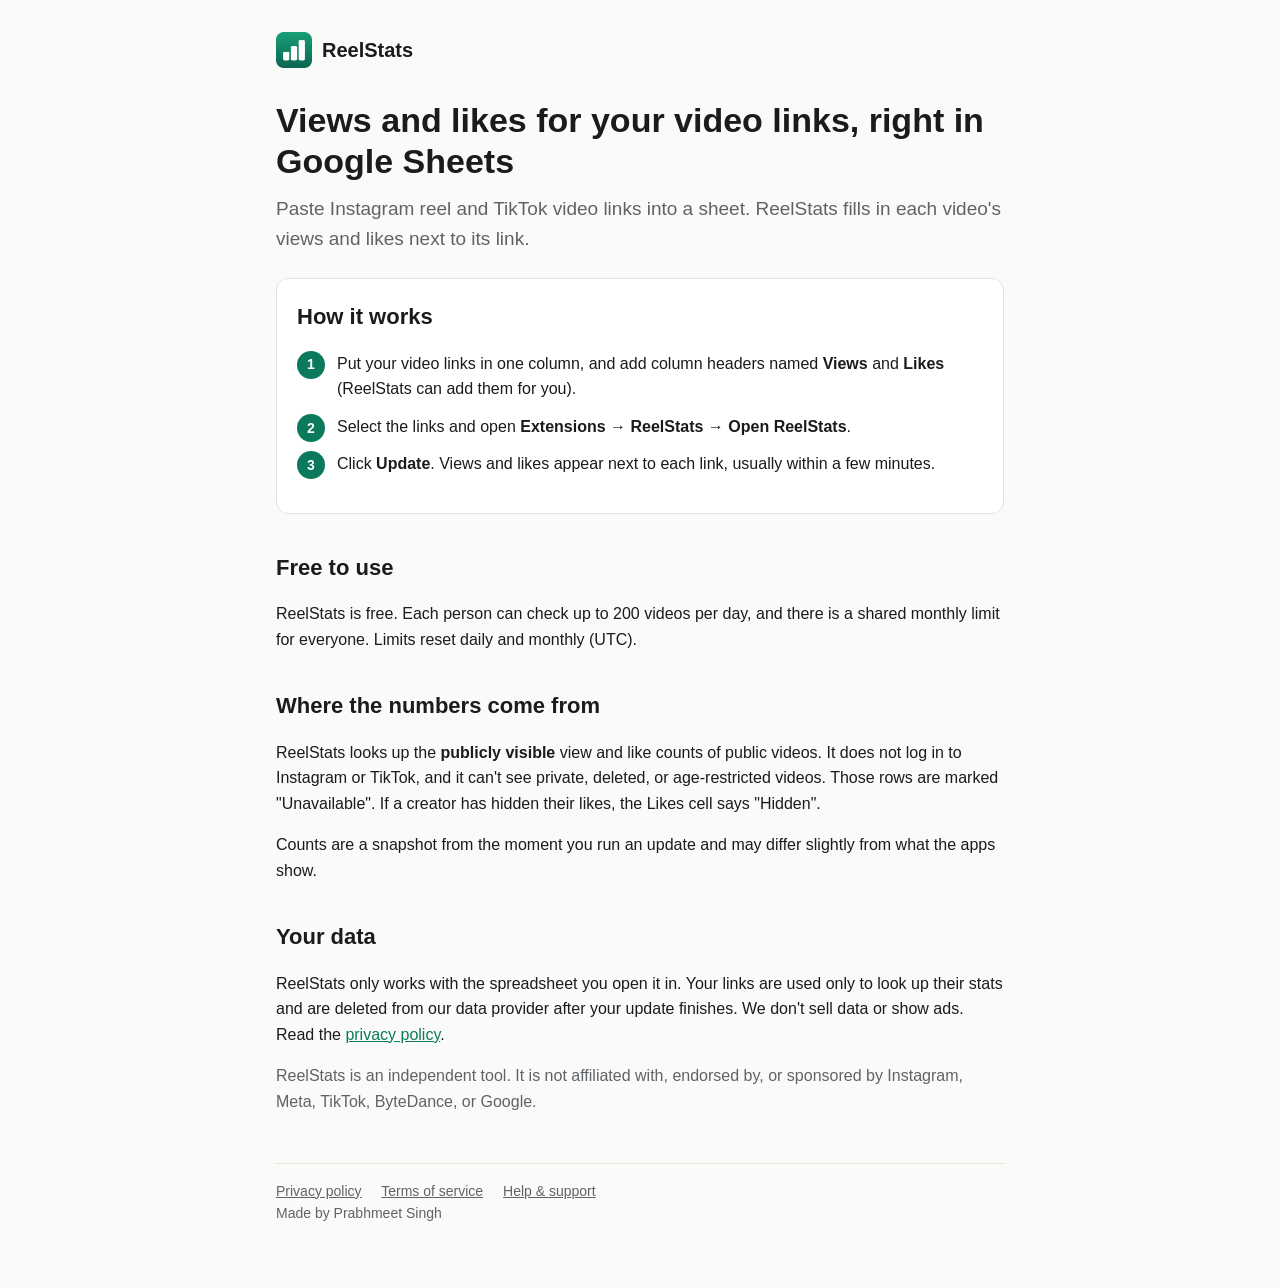
==== index.html @ 13be8743 "ReelStats website pages" ====
<!doctype html>
<html lang="en">
<head>
  <meta charset="utf-8">
  <meta name="viewport" content="width=device-width, initial-scale=1">
  <title>ReelStats</title>
  <meta name="description" content="Fill in views and likes for Instagram reels and TikTok videos in Google Sheets.">
  <link rel="icon" href="/icon-128.png">
  <link rel="stylesheet" href="/style.css">
</head>
<body>
  <main>
    <header class="site"><img src="/icon-128.png" alt=""><a href="/">ReelStats</a></header>

    <h1>Views and likes for your video links, right in Google Sheets</h1>
    <p class="lead">Paste Instagram reel and TikTok video links into a sheet. ReelStats fills in each video's views and likes next to its link.</p>

    <div class="card">
      <h2 style="margin-top:0">How it works</h2>
      <ol class="steps">
        <li>Put your video links in one column, and add column headers named <b>Views</b> and <b>Likes</b> (ReelStats can add them for you).</li>
        <li>Select the links and open <b>Extensions → ReelStats → Open ReelStats</b>.</li>
        <li>Click <b>Update</b>. Views and likes appear next to each link, usually within a few minutes.</li>
      </ol>
    </div>

    <h2>Free to use</h2>
    <p>ReelStats is free. Each person can check up to 200 videos per day, and there is a shared monthly limit for everyone. Limits reset daily and monthly (UTC).</p>

    <h2>Where the numbers come from</h2>
    <p>ReelStats looks up the <b>publicly visible</b> view and like counts of public videos. It does not log in to Instagram or TikTok, and it can't see private, deleted, or age-restricted videos. Those rows are marked "Unavailable". If a creator has hidden their likes, the Likes cell says "Hidden".</p>
    <p>Counts are a snapshot from the moment you run an update and may differ slightly from what the apps show.</p>

    <h2>Your data</h2>
    <p>ReelStats only works with the spreadsheet you open it in. Your links are used only to look up their stats and are deleted from our data provider after your update finishes. We don't sell data or show ads. Read the <a href="/privacy">privacy policy</a>.</p>

    <p class="muted">ReelStats is an independent tool. It is not affiliated with, endorsed by, or sponsored by Instagram, Meta, TikTok, ByteDance, or Google.</p>

    <footer class="site">
      <a href="/privacy">Privacy policy</a>
      <a href="/terms">Terms of service</a>
      <a href="/support">Help &amp; support</a>
      <div>Made by Prabhmeet Singh</div>
    </footer>
  </main>
</body>
</html>
---- style.css ----
:root {
  --bg: #fafaf8;
  --card: #ffffff;
  --text: #1b1b1b;
  --muted: #5f6368;
  --border: #e3e3df;
  --accent: #0b7a5c;
  --accent-text: #ffffff;
}
@media (prefers-color-scheme: dark) {
  :root {
    --bg: #121413;
    --card: #1b1e1d;
    --text: #ececec;
    --muted: #a3a8a6;
    --border: #2c302e;
    --accent: #37c49b;
    --accent-text: #0b1512;
  }
}
* { box-sizing: border-box; }
body {
  margin: 0;
  background: var(--bg);
  color: var(--text);
  font: 16px/1.6 -apple-system, BlinkMacSystemFont, "Segoe UI", Roboto, sans-serif;
}
main { max-width: 760px; margin: 0 auto; padding: 32px 16px 64px; }
header.site { display: flex; align-items: center; gap: 10px; margin-bottom: 32px; }
header.site img { width: 36px; height: 36px; }
header.site a { color: inherit; text-decoration: none; font-weight: 700; font-size: 20px; }
h1 { font-size: 34px; line-height: 1.2; margin: 0 0 12px; }
h2 { font-size: 22px; margin: 36px 0 8px; }
h3 { font-size: 17px; margin: 24px 0 4px; }
p, li { color: var(--text); }
.lead { font-size: 19px; color: var(--muted); margin: 0 0 24px; }
.muted { color: var(--muted); }
a { color: var(--accent); }
.card {
  background: var(--card);
  border: 1px solid var(--border);
  border-radius: 12px;
  padding: 20px;
  margin: 16px 0;
}
.steps { counter-reset: step; list-style: none; padding: 0; }
.steps li { counter-increment: step; position: relative; padding-left: 40px; margin: 12px 0; }
.steps li::before {
  content: counter(step);
  position: absolute; left: 0; top: 0;
  width: 28px; height: 28px; border-radius: 50%;
  background: var(--accent); color: var(--accent-text);
  display: grid; place-items: center; font-weight: 700; font-size: 14px;
}
.button {
  display: inline-block;
  background: var(--accent); color: var(--accent-text);
  padding: 10px 18px; border-radius: 8px;
  text-decoration: none; font-weight: 600;
}
footer.site {
  margin-top: 48px; padding-top: 16px;
  border-top: 1px solid var(--border);
  color: var(--muted); font-size: 14px;
}
footer.site a { color: var(--muted); margin-right: 16px; }
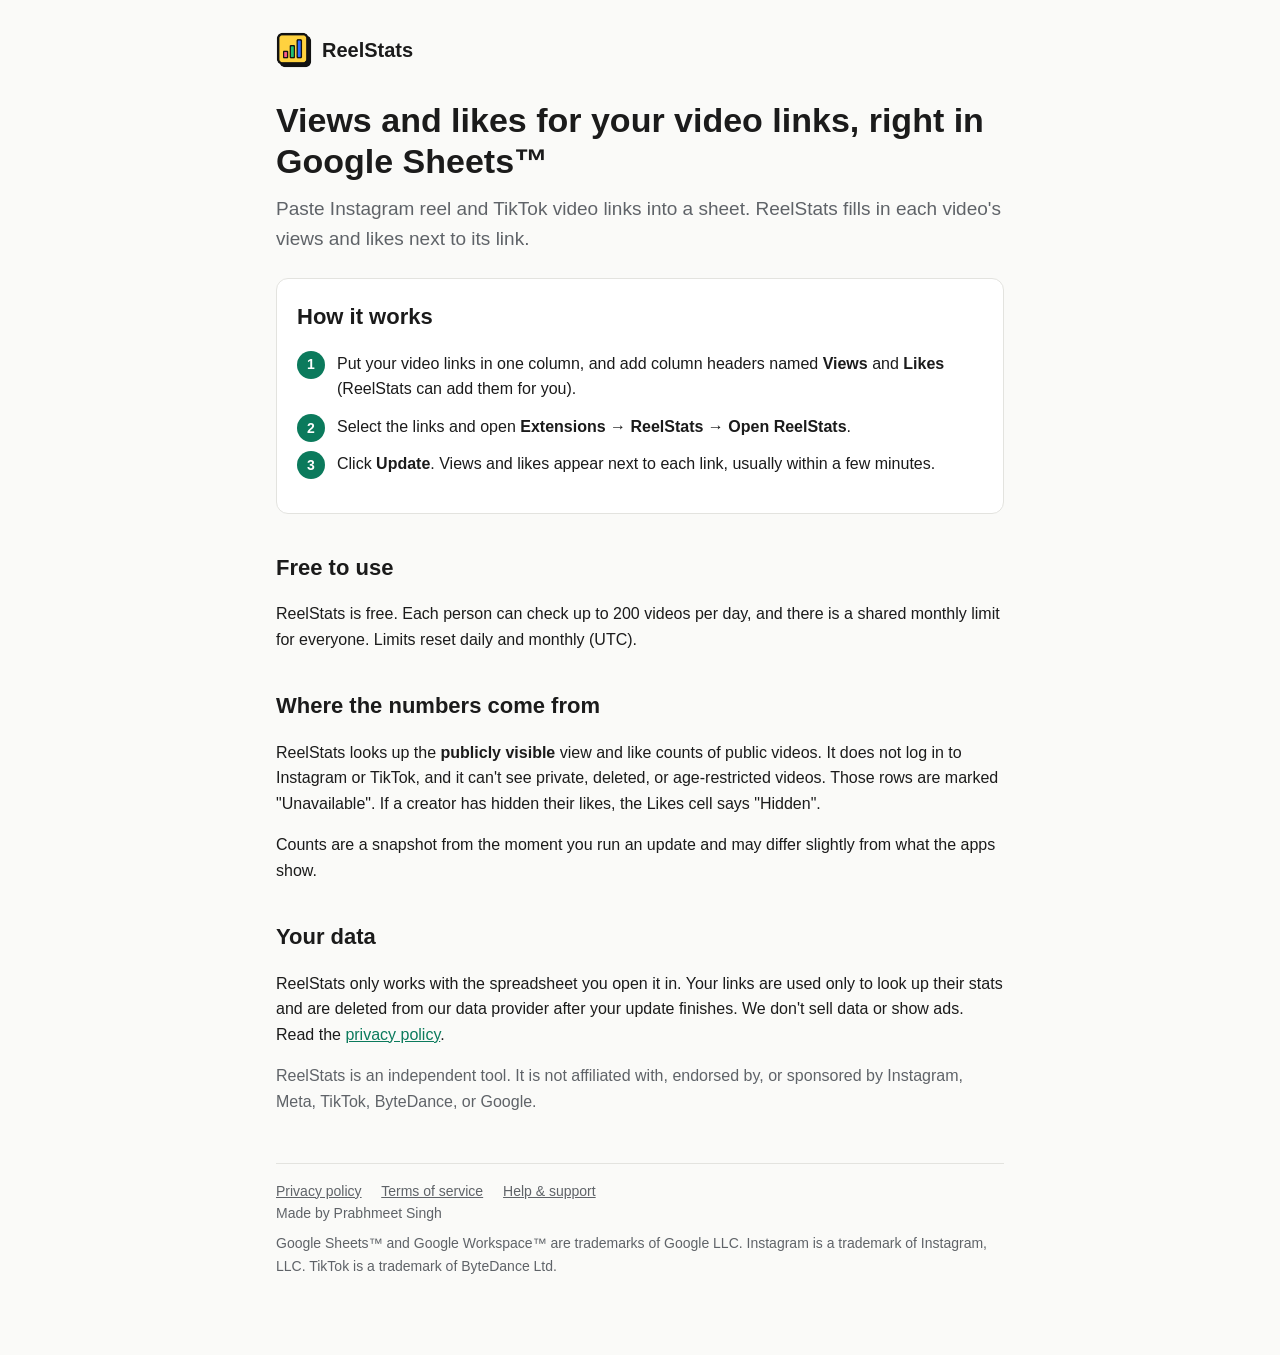
==== commit 71964e03: "Trademark attribution for Google, Instagram and TikTok" ====
--- a/index.html
+++ b/index.html
@@ -4,7 +4,7 @@
   <meta charset="utf-8">
   <meta name="viewport" content="width=device-width, initial-scale=1">
   <title>ReelStats</title>
-  <meta name="description" content="Fill in views and likes for Instagram reels and TikTok videos in Google Sheets.">
+  <meta name="description" content="Fill in views and likes for Instagram reels and TikTok videos in Google Sheets™.">
   <link rel="icon" href="/icon-128.png">
   <link rel="stylesheet" href="/style.css">
 </head>
@@ -12,7 +12,7 @@
   <main>
     <header class="site"><img src="/icon-128.png" alt=""><a href="/">ReelStats</a></header>
 
-    <h1>Views and likes for your video links, right in Google Sheets</h1>
+    <h1>Views and likes for your video links, right in Google Sheets™</h1>
     <p class="lead">Paste Instagram reel and TikTok video links into a sheet. ReelStats fills in each video's views and likes next to its link.</p>
 
     <div class="card">
@@ -41,6 +41,7 @@
       <a href="/terms">Terms of service</a>
       <a href="/support">Help &amp; support</a>
       <div>Made by Prabhmeet Singh</div>
+      <p class="muted" style="margin-top:8px">Google Sheets™ and Google Workspace™ are trademarks of Google LLC. Instagram is a trademark of Instagram, LLC. TikTok is a trademark of ByteDance Ltd.</p>
     </footer>
   </main>
 </body>
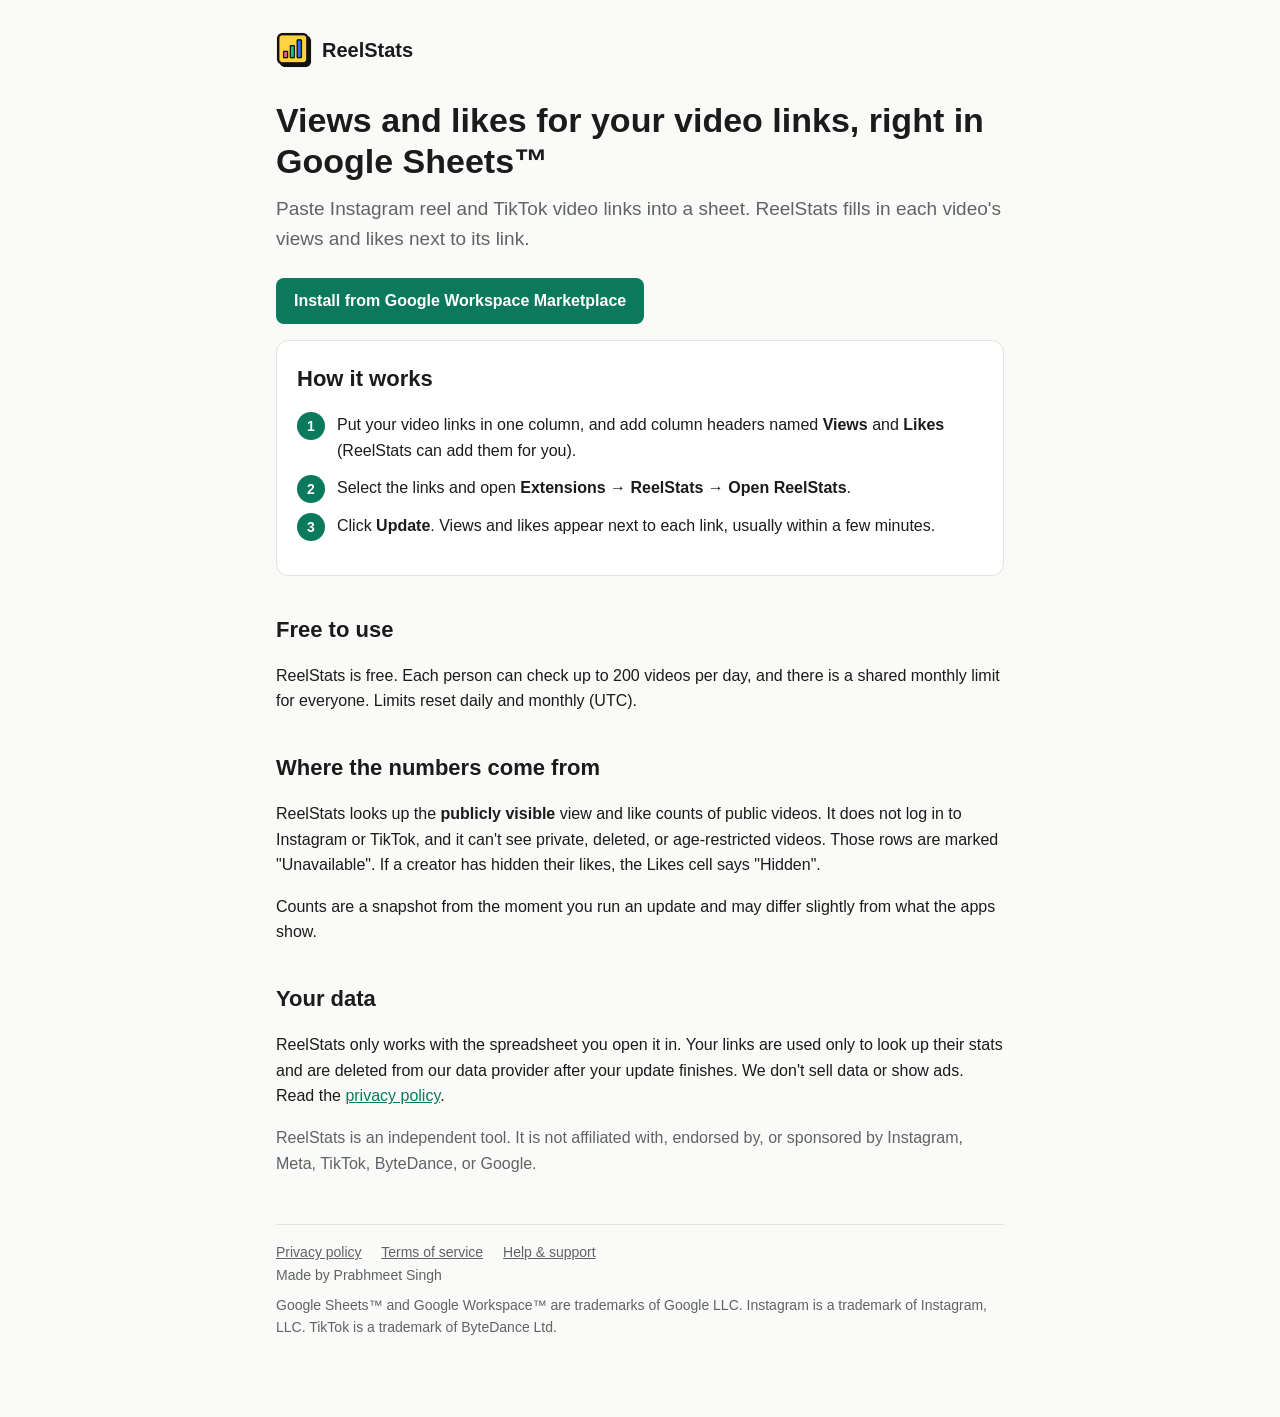
==== commit 4866a965: "Install button" ====
--- a/index.html
+++ b/index.html
@@ -14,6 +14,7 @@
 
     <h1>Views and likes for your video links, right in Google Sheets™</h1>
     <p class="lead">Paste Instagram reel and TikTok video links into a sheet. ReelStats fills in each video's views and likes next to its link.</p>
+    <p><a class="button" href="https://workspace.google.com/marketplace/app/reelstats/132635458552" target="_blank" rel="noopener">Install from Google Workspace Marketplace</a></p>
 
     <div class="card">
       <h2 style="margin-top:0">How it works</h2>
